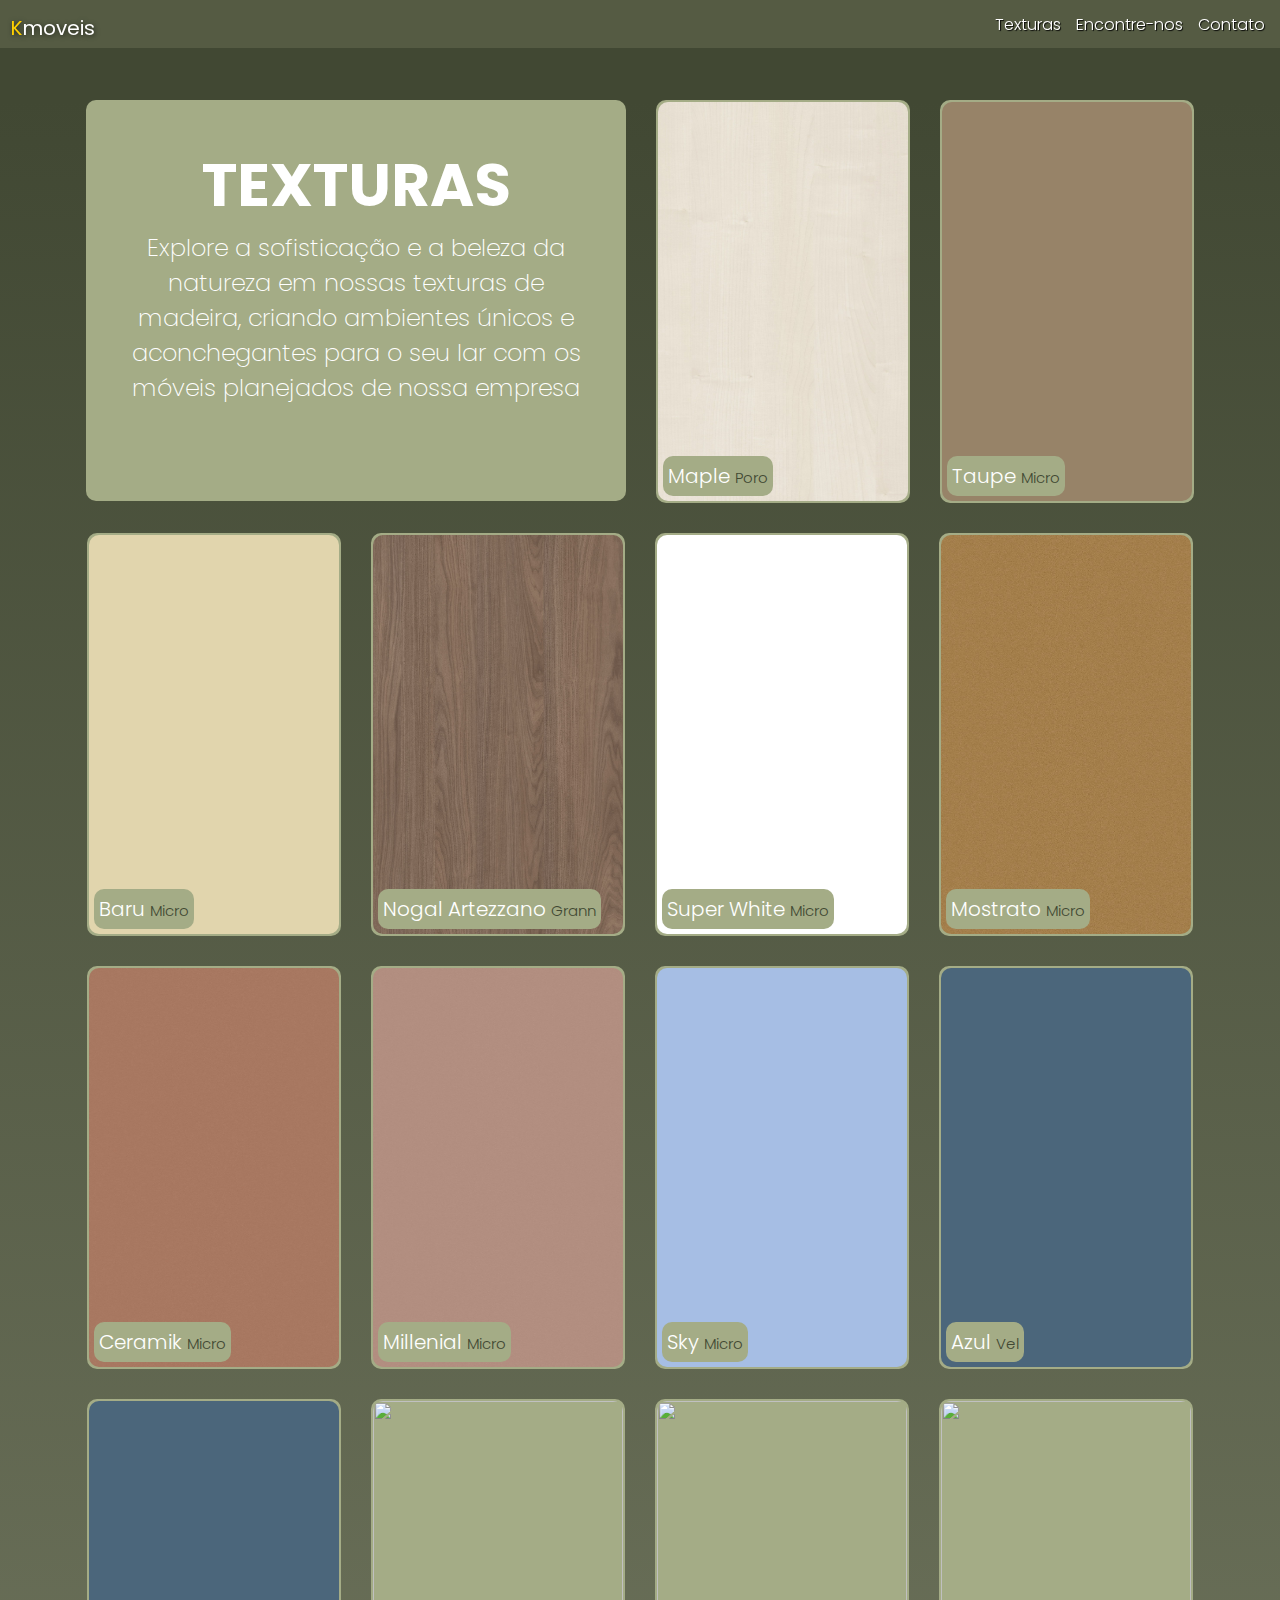
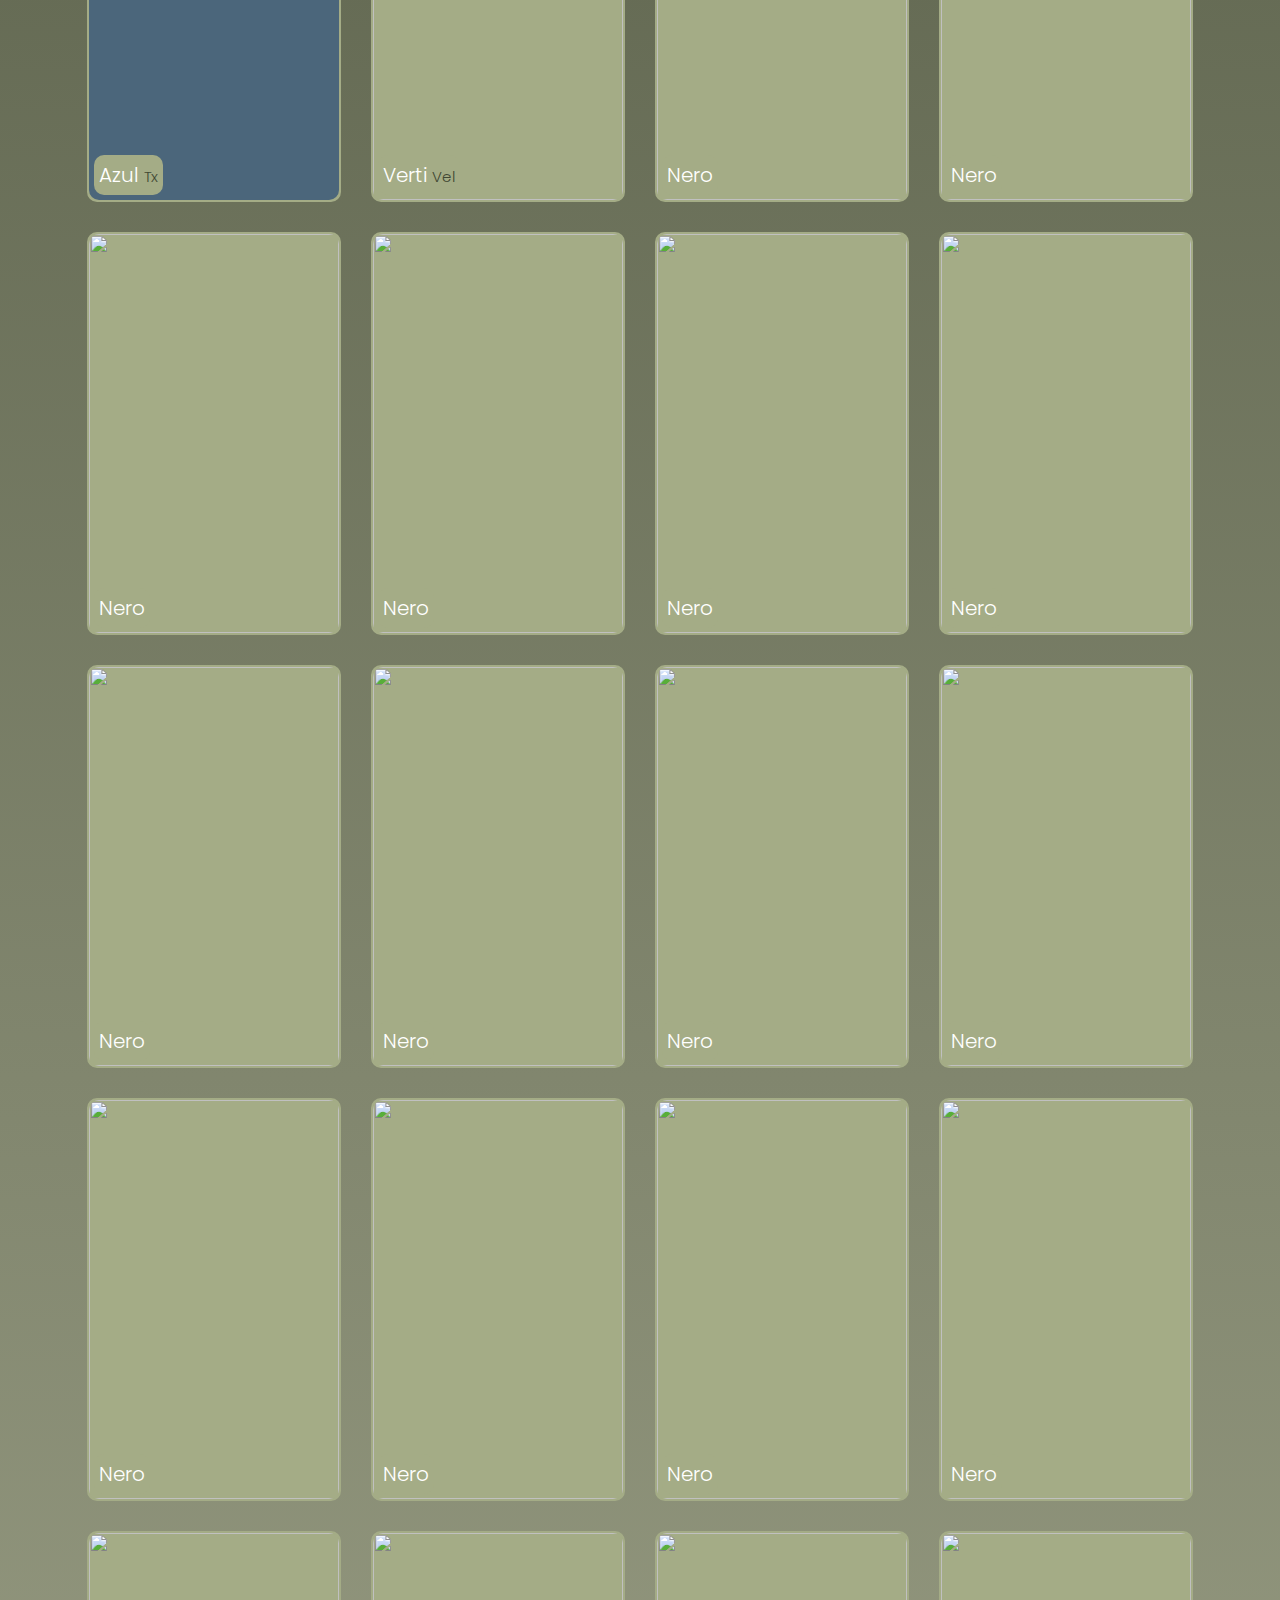
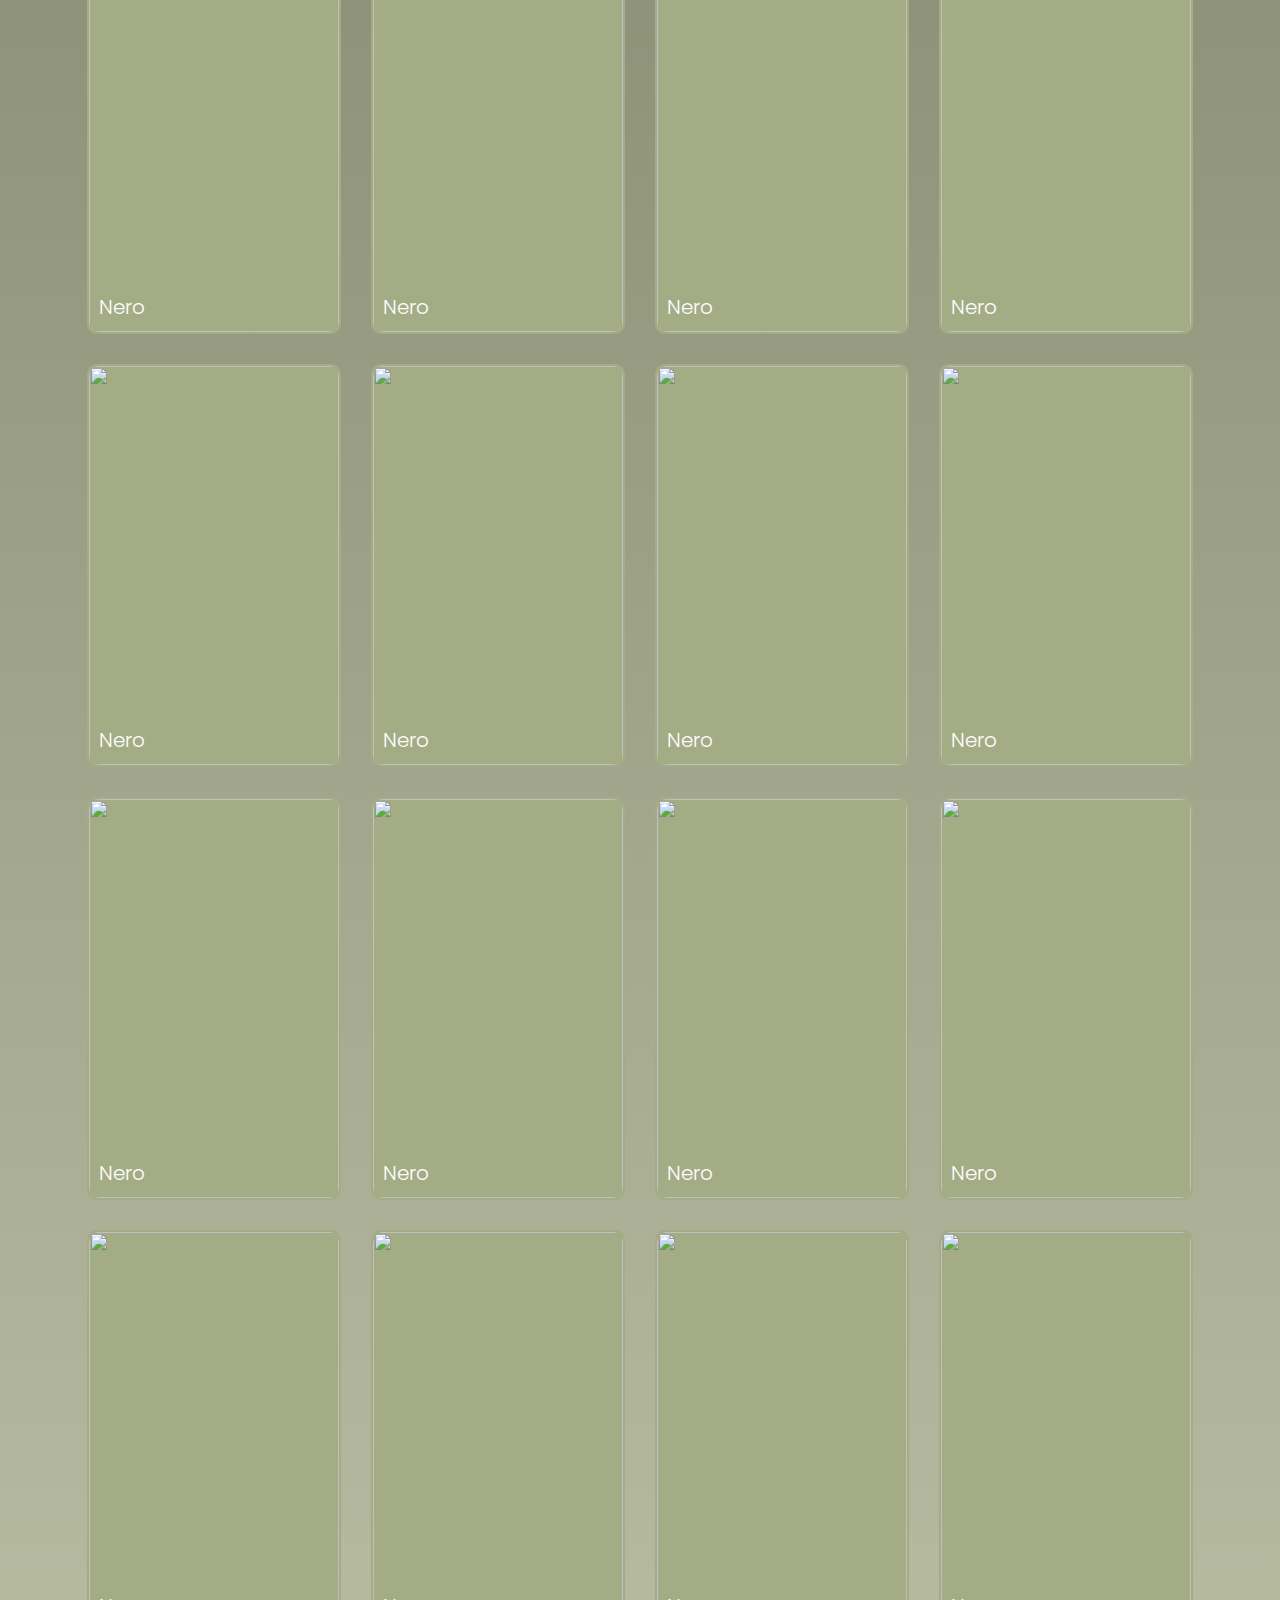
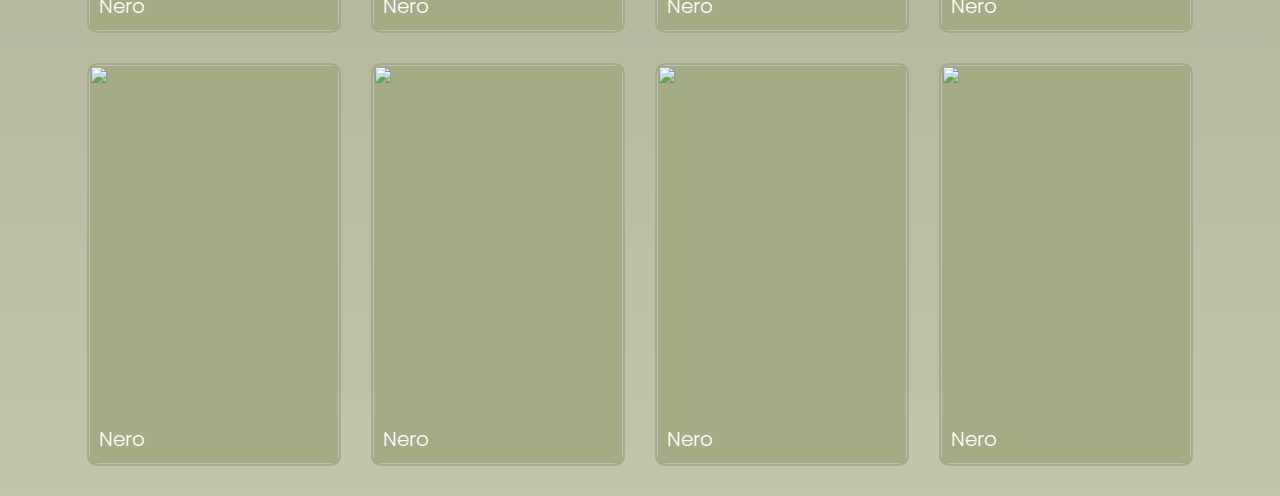
==== index2.html @ 97b0e8d0 "initial commit" ====
<!DOCTYPE html>
<html lang="en">
<head>
    <meta charset="UTF-8">
    <meta name="viewport" content="width=device-width, initial-scale=1.0">
    <title>Texturas</title>
    <link rel="stylesheet" href="src/css/reset.css">
    <link rel="stylesheet" href="src/css/style2.css">
    <link rel="stylesheet" href="src/css/responsive.css">
    <link rel="stylesheet" href="https://cdnjs.cloudflare.com/ajax/libs/font-awesome/5.15.4/css/all.min.css"
        integrity="sha512-1ycn6IcaQQ40/MKBW2W4Rhis/DbILU74C1vSrLJxCq57o941Ym01SwNsOMqvEBFlcgUa6xLiPY/NS5R+E6ztJQ=="
        crossorigin="anonymous" referrerpolicy="no-referrer" />

</head>
<body>
    <header>
        <div class="logo">
            <h1><a href="index.html">Kmoveis</a></h1>


        </div>
        <ul class="menu">
            <li><a href="index2.html">Texturas</a></li>
            <li><a href="#">Encontre-nos</a></li>
            <li><a href="#">Contato</a></li>
        </ul>
    </header>
    
    <section>
    <div class="textures-panel">
        <div class="texture-info">
            <h1>Texturas</h1>
            <h3>Explore a sofisticação e a beleza da natureza em nossas texturas de madeira, criando ambientes únicos e aconchegantes para o seu lar com os móveis planejados de nossa empresa</h3>
        </div>
        <div class="texture-card">
            <picture class="texture">
                <h3>Maple <span class="type"> Poro </span> </h3>
                <img src="./src/css/images/maple_poro_1872fbc001.jpg" alt="">
            </picture>

        </div>
        <div class="texture-card">
            <picture class="texture">
                <h3>Taupe <span class="type"> Micro</span></h3>
                <img src="./src/css/images/TAUPE_f13dc119a5.jpg" alt="">
            </picture>

        </div>
        <div class="texture-card">
            <picture class="texture">
                <h3>Baru <span class="type"> Micro </span></h3>
                <img src="./src/css/images/BARU_fb464549c2.jpg" alt="">
            </picture>

        </div>
        <div class="texture-card">
            <picture class="texture">
                <h3>Nogal Artezzano <span class="type"> Grann </span> </h3>
                <img src="./src/css/images/NOGAL_ARTEZZANO_f32eee6559.jpg" alt="">
            </picture>

        </div>

        <div class="texture-card">
            <picture class="texture">
                <h3>Super White <span class="type"> Micro </span> </h3>
                <img src="./src/css/images/BRANCO_TX_008ae07471.jpg" alt="">
            </picture>

        </div>

        <div class="texture-card">
            <picture class="texture">
                <h3>Mostrato <span class="type"> Micro </span> </h3>
                <img src="./src/css/images/mostrato_micro_af2b1770b7.jpg" alt="">
            </picture>

        </div>

        <div class="texture-card">
            <picture class="texture">
                <h3>Ceramik <span class="type"> Micro </span> </h3>
                <img src="./src/css/images/ceramik_micro_novo_a51141549e.jpg" alt="">
            </picture>

        </div>

        <div class="texture-card">
            <picture class="texture">
                <h3>Millenial <span class="type"> Micro </span></h3>
                <img src="./src/css/images/millennial_micro_dd79ae0b70.jpg" alt="">
            </picture>

        </div>

        <div class="texture-card">
            <picture class="texture">
                <h3>Sky <span class="type"> Micro </span></h3>
                <img src="./src/css/images/sky_vel_ee19d4368d.jpg" alt="">
            </picture>

        </div>

        <div class="texture-card">
            <picture class="texture">
                <h3>Azul <span class="type"> Vel </span></h3>
                <img src="./src/css/images/azul_tx_68bb2af628.jpg" alt="">
            </picture>

        </div>

        <div class="texture-card">
            <picture class="texture">
                <h3>Azul <span class="type"> Tx </span></h3>
                <img src="./src/css/images/azul_tx_68bb2af628.jpg" alt="">
            </picture>

        </div>

        <div class="texture-card">
            <picture class="texture">
                <h3>Verti <span class="type">Vel</span></h3>
                <img src="https://www.berneck.com.br/uploads/nero_ee4755f5de.jpg" alt="">
            </picture>

        </div>

        <div class="texture-card">
            <picture class="texture">
                <h3>Nero </h3>
                <img src="https://www.berneck.com.br/uploads/nero_ee4755f5de.jpg" alt="">
            </picture>

        </div>

        <div class="texture-card">
            <picture class="texture">
                <h3>Nero </h3>
                <img src="https://www.berneck.com.br/uploads/nero_ee4755f5de.jpg" alt="">
            </picture>

        </div>

        <div class="texture-card">
            <picture class="texture">
                <h3>Nero </h3>
                <img src="https://www.berneck.com.br/uploads/nero_ee4755f5de.jpg" alt="">
            </picture>

        </div>

        <div class="texture-card">
            <picture class="texture">
                <h3>Nero </h3>
                <img src="https://www.berneck.com.br/uploads/nero_ee4755f5de.jpg" alt="">
            </picture>

        </div>

        <div class="texture-card">
            <picture class="texture">
                <h3>Nero </h3>
                <img src="https://www.berneck.com.br/uploads/nero_ee4755f5de.jpg" alt="">
            </picture>

        </div>

        <div class="texture-card">
            <picture class="texture">
                <h3>Nero </h3>
                <img src="https://www.berneck.com.br/uploads/nero_ee4755f5de.jpg" alt="">
            </picture>

        </div>

        <div class="texture-card">
            <picture class="texture">
                <h3>Nero </h3>
                <img src="https://www.berneck.com.br/uploads/nero_ee4755f5de.jpg" alt="">
            </picture>

        </div>

        <div class="texture-card">
            <picture class="texture">
                <h3>Nero </h3>
                <img src="https://www.berneck.com.br/uploads/nero_ee4755f5de.jpg" alt="">
            </picture>

        </div>

        <div class="texture-card">
            <picture class="texture">
                <h3>Nero </h3>
                <img src="https://www.berneck.com.br/uploads/nero_ee4755f5de.jpg" alt="">
            </picture>

        </div>

        <div class="texture-card">
            <picture class="texture">
                <h3>Nero </h3>
                <img src="https://www.berneck.com.br/uploads/nero_ee4755f5de.jpg" alt="">
            </picture>

        </div>

        <div class="texture-card">
            <picture class="texture">
                <h3>Nero </h3>
                <img src="https://www.berneck.com.br/uploads/nero_ee4755f5de.jpg" alt="">
            </picture>

        </div>

        <div class="texture-card">
            <picture class="texture">
                <h3>Nero </h3>
                <img src="https://www.berneck.com.br/uploads/nero_ee4755f5de.jpg" alt="">
            </picture>

        </div>

        <div class="texture-card">
            <picture class="texture">
                <h3>Nero </h3>
                <img src="https://www.berneck.com.br/uploads/nero_ee4755f5de.jpg" alt="">
            </picture>

        </div>

        <div class="texture-card">
            <picture class="texture">
                <h3>Nero </h3>
                <img src="https://www.berneck.com.br/uploads/nero_ee4755f5de.jpg" alt="">
            </picture>

        </div>

        <div class="texture-card">
            <picture class="texture">
                <h3>Nero </h3>
                <img src="https://www.berneck.com.br/uploads/nero_ee4755f5de.jpg" alt="">
            </picture>

        </div>

        <div class="texture-card">
            <picture class="texture">
                <h3>Nero </h3>
                <img src="https://www.berneck.com.br/uploads/nero_ee4755f5de.jpg" alt="">
            </picture>

        </div>

        <div class="texture-card">
            <picture class="texture">
                <h3>Nero </h3>
                <img src="https://www.berneck.com.br/uploads/nero_ee4755f5de.jpg" alt="">
            </picture>

        </div>

        <div class="texture-card">
            <picture class="texture">
                <h3>Nero </h3>
                <img src="https://www.berneck.com.br/uploads/nero_ee4755f5de.jpg" alt="">
            </picture>

        </div>

        <div class="texture-card">
            <picture class="texture">
                <h3>Nero </h3>
                <img src="https://www.berneck.com.br/uploads/nero_ee4755f5de.jpg" alt="">
            </picture>

        </div>

        <div class="texture-card">
            <picture class="texture">
                <h3>Nero </h3>
                <img src="https://www.berneck.com.br/uploads/nero_ee4755f5de.jpg" alt="">
            </picture>

        </div>

        <div class="texture-card">
            <picture class="texture">
                <h3>Nero </h3>
                <img src="https://www.berneck.com.br/uploads/nero_ee4755f5de.jpg" alt="">
            </picture>

        </div>

        <div class="texture-card">
            <picture class="texture">
                <h3>Nero </h3>
                <img src="https://www.berneck.com.br/uploads/nero_ee4755f5de.jpg" alt="">
            </picture>

        </div>

        <div class="texture-card">
            <picture class="texture">
                <h3>Nero </h3>
                <img src="https://www.berneck.com.br/uploads/nero_ee4755f5de.jpg" alt="">
            </picture>

        </div>

        <div class="texture-card">
            <picture class="texture">
                <h3>Nero </h3>
                <img src="https://www.berneck.com.br/uploads/nero_ee4755f5de.jpg" alt="">
            </picture>

        </div>

        <div class="texture-card">
            <picture class="texture">
                <h3>Nero </h3>
                <img src="https://www.berneck.com.br/uploads/nero_ee4755f5de.jpg" alt="">
            </picture>

        </div>

        <div class="texture-card">
            <picture class="texture">
                <h3>Nero </h3>
                <img src="https://www.berneck.com.br/uploads/nero_ee4755f5de.jpg" alt="">
            </picture>

        </div>

        <div class="texture-card">
            <picture class="texture">
                <h3>Nero </h3>
                <img src="https://www.berneck.com.br/uploads/nero_ee4755f5de.jpg" alt="">
            </picture>

        </div>

        <div class="texture-card">
            <picture class="texture">
                <h3>Nero </h3>
                <img src="https://www.berneck.com.br/uploads/nero_ee4755f5de.jpg" alt="">
            </picture>

        </div>

        <div class="texture-card">
            <picture class="texture">
                <h3>Nero </h3>
                <img src="https://www.berneck.com.br/uploads/nero_ee4755f5de.jpg" alt="">
            </picture>

        </div>

        <div class="texture-card">
            <picture class="texture">
                <h3>Nero </h3>
                <img src="https://www.berneck.com.br/uploads/nero_ee4755f5de.jpg" alt="">
            </picture>

        </div>

        <div class="texture-card">
            <picture class="texture">
                <h3>Nero </h3>
                <img src="https://www.berneck.com.br/uploads/nero_ee4755f5de.jpg" alt="">
            </picture>

        </div>

        <div class="texture-card">
            <picture class="texture">
                <h3>Nero </h3>
                <img src="https://www.berneck.com.br/uploads/nero_ee4755f5de.jpg" alt="">
            </picture>

        </div>

        <div class="texture-card">
            <picture class="texture">
                <h3>Nero </h3>
                <img src="https://www.berneck.com.br/uploads/nero_ee4755f5de.jpg" alt="">
            </picture>

        </div>

        <div class="texture-card">
            <picture class="texture">
                <h3>Nero </h3>
                <img src="https://www.berneck.com.br/uploads/nero_ee4755f5de.jpg" alt="">
            </picture>

        </div>
        

       
        </div>
    </div>
</section>
</body>
</html>
---- src/css/style2.css ----
@import url('https://fonts.googleapis.com/css2?family=Poppins:wght@100;300;400;500;600;700;800;900&display=swap');

html {
    font-family: 'Poppins', sans-serif;
}

body {
    background-color: #414833;
}

main {
    height: 100vh;


}


header {
    position: fixed;
    backdrop-filter: blur(8px);
    top: 0;
    width: 100%;
    display: flex;
    flex-direction: row;
    justify-content: space-between;
    align-items: center;
    z-index: 10;
    background-color: rgba(164, 172, 134, 0.2);

}

header .logo a {
    text-decoration: none;
    color: rgb(255, 255, 255);
    font-weight: 400;
    font-size: 20px;
    margin-left: 10px;
    text-shadow: 1px 1px 5px rgba(0, 0, 0, 0.6);
}

header .logo {

    align-items: center;
    gap: 5px;
}

header .logo .fas {
    font-size: 10px;
    color: #bb740a;
}

header .logo::first-letter {
    color: rgb(255, 208, 0);
}

header .menu {
    align-items: center;
    display: flex;
    gap: 5px;
    margin-right: 10px;

}

header .menu li {
    list-style: none;
    padding: 5px;
    transition: 0.5s background-color ease-in-out;
    border-radius: 10px;
    transition: 1s padding ease-in-out;
}

header .menu li a {
    text-decoration: none;
    color: rgb(255, 255, 255);
    font-weight: 300;

    text-shadow: 1px 1px 1px rgba(0, 0, 0, 0.9);

}

header .menu li:hover {
    color: black;
    background-color: white;
    padding-left: 20px;
    padding-right: 20px;
    text-align: center;
}

header .menu li a:hover {
    text-shadow: 1px 1px 1px rgba(0, 0, 0, 0);

}

header ul li:last-child:hover {
    color: black;
    background-color: white;
    padding-left: 20px;
    padding-right: 20px;
    text-align: center;
}

header ul li:hover a {
    color: black;
    text-shadow: 1px 1px 1px rgba(0, 0, 0, 0);
}

.textures-panel {
    margin-top: 100px;
    background: linear-gradient(0deg, #c2c5aa 0%, #414833 100%);
    width: 100%;
    height: 100%;
    display: flex;
    flex-wrap: wrap;
    gap: 30px;
    justify-content: center;
    padding-bottom: 30px;

}

.texture-info {
    color: rgb(255, 255, 255);
    width: 540px;
    min-width: 400px;
    height: 401px;
    display: flex;
    flex-direction: column;
    justify-content: center;
    text-align: center;

}

.texture-info h1 {
    font-size: 60px;
    text-transform: uppercase;
    text-align: center;
    background-color: #a4ac86;
    border-top-right-radius: 10px;
    border-top-left-radius: 10px;
    padding: 40px 0px 0px 0px;
    
}


.texture-info h3 {
    font-size: 24px;
    font-weight: 200;
    background-color: #a4ac86;
    border-bottom-left-radius: 10px;
    border-bottom-right-radius: 10px;
    padding: 0px 30px 40px 30px;
      height: 250px;
}

.texture-card {
    border: 2px solid #a4ac86;
    width: 250px;
    height: 399px;
    border-radius: 10px;
    display: flex;
    justify-content: center;
    transition: 0.5s ease-in-out;
    flex-direction: column;
    background-color: #a4ac86;
    
}

.texture {

    border-radius: 10px;
    height: 100%;
    width: 100%;
   
    position: relative;
}

.texture img {

    border-radius: 10px;
    width: 250px;
    height: 399px;
    object-fit: fill;
    transition: 0.6s ease-in-out;
   
}



.texture h3 {

    font-weight: 300;
    font-size: 20px;
    color: rgb(255, 255, 255);
    position: absolute;
    bottom: 5px;
    left: 5px;
    transition: 0.5s ease-in-out;
    background-color: #a4ac86;
    padding: 5px;
    border-radius: 10px;
    max-width: 250px;
}

.texture .type {
    color: #414833;
    font-weight: 300;
    font-size: 15px;
    
}

.texture-card:hover {
    transform: scale(1.1);

    .texture h3 {
        text-shadow: 3px 3px 0px rgba(0, 0, 0, 0.2);
        font-size: 20px;
        position: absolute;
        bottom: 5px;
    }


}
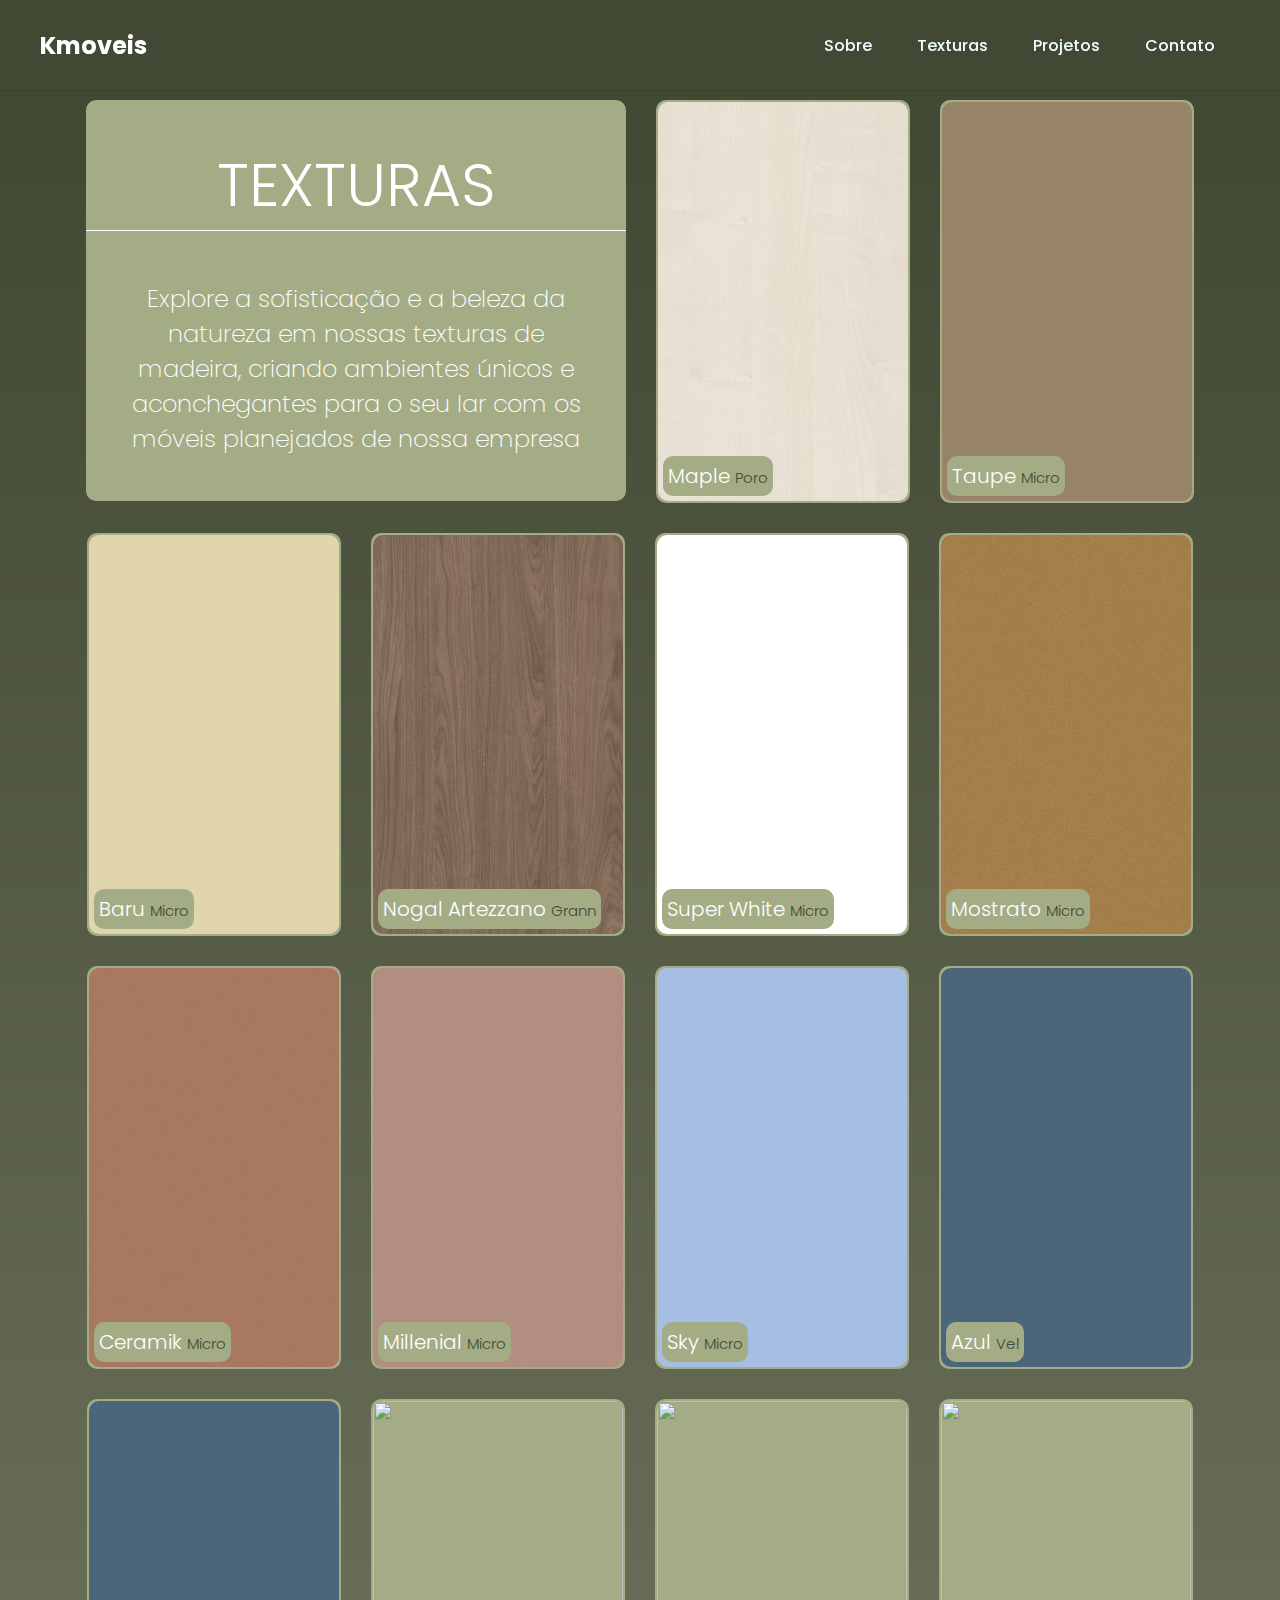
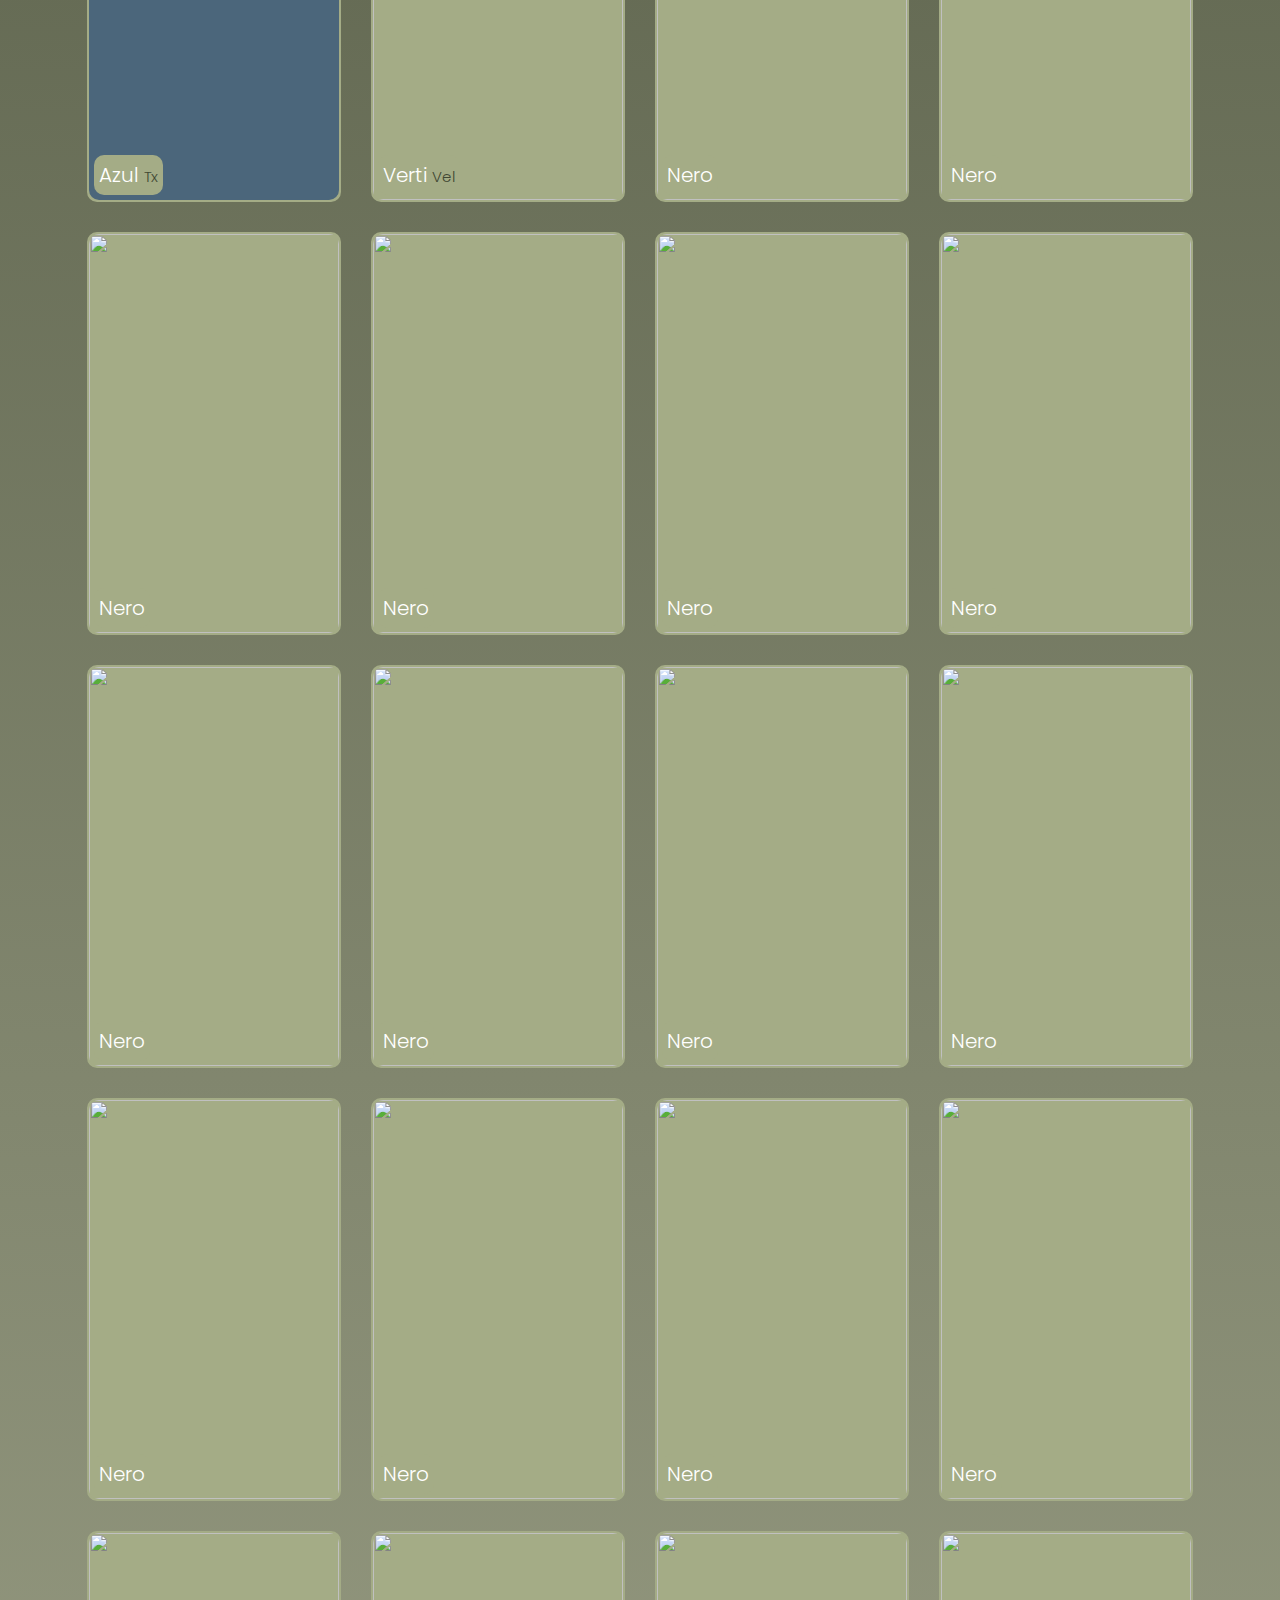
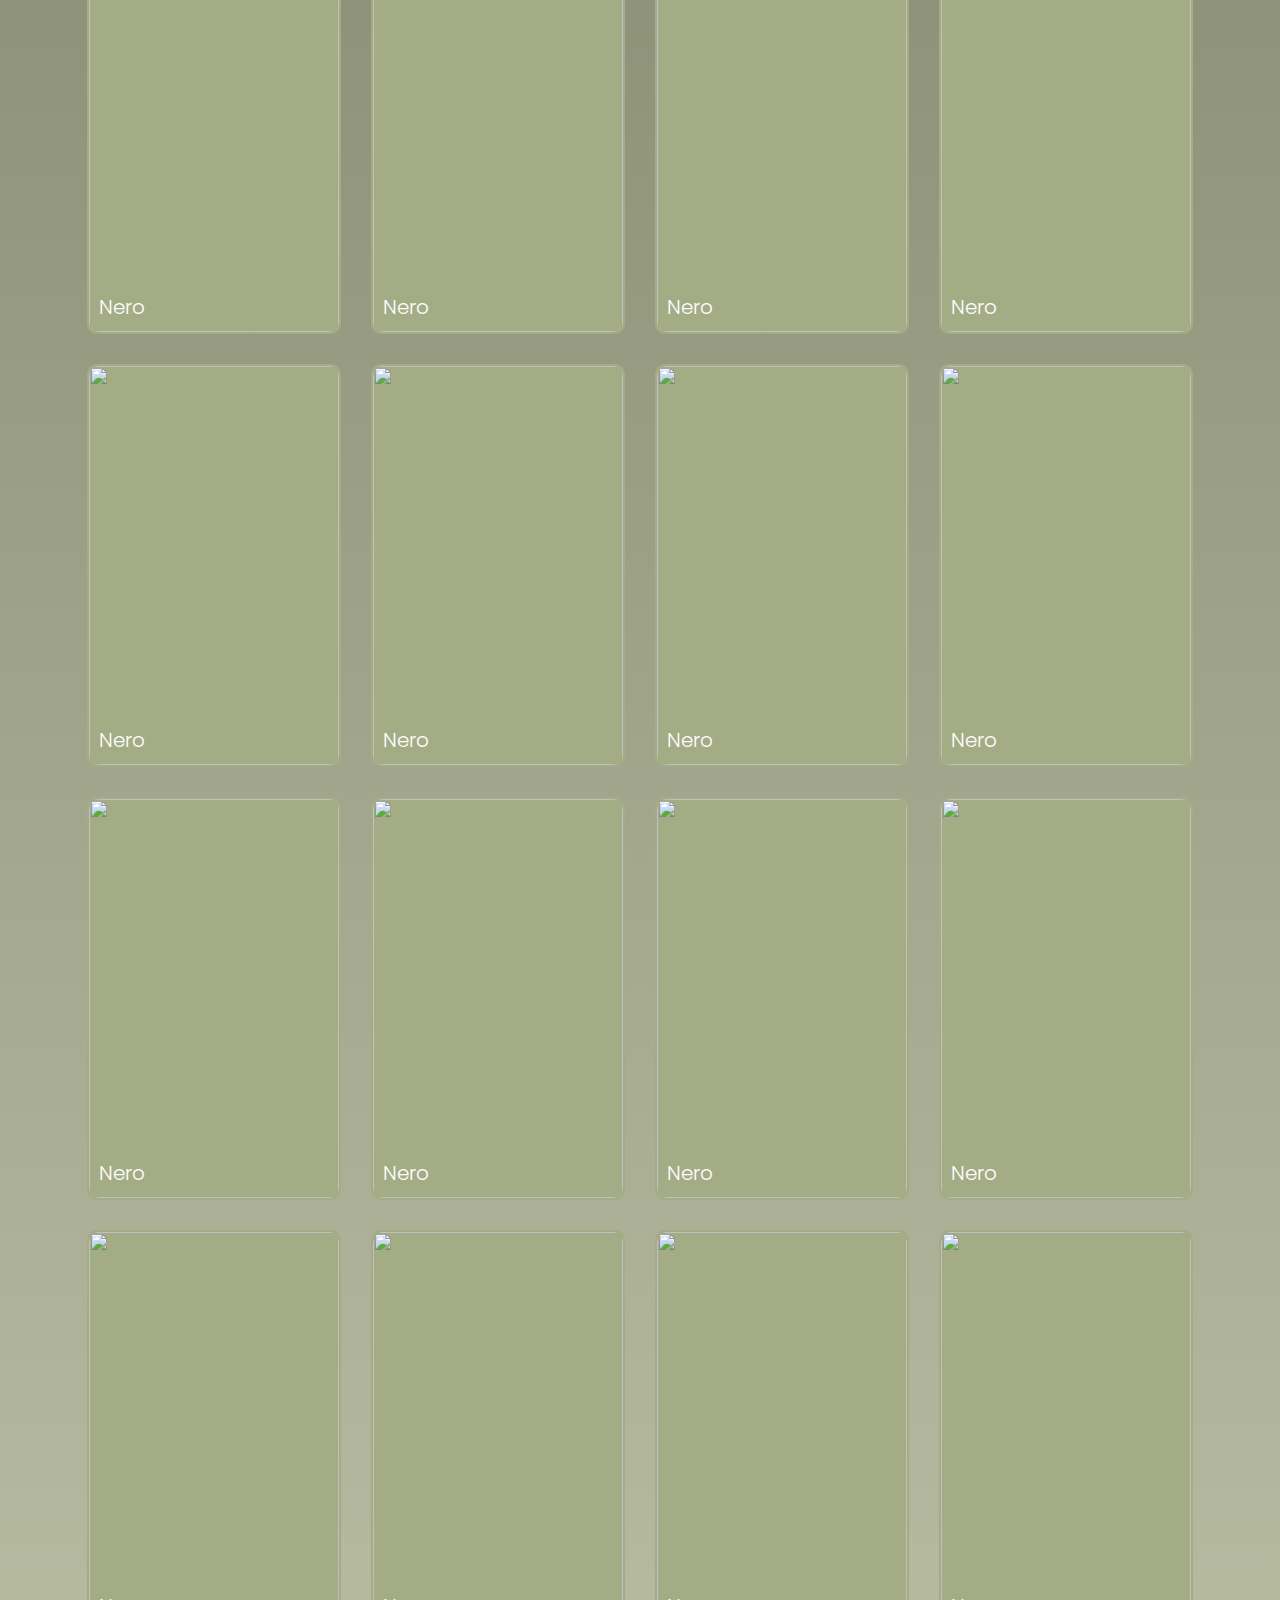
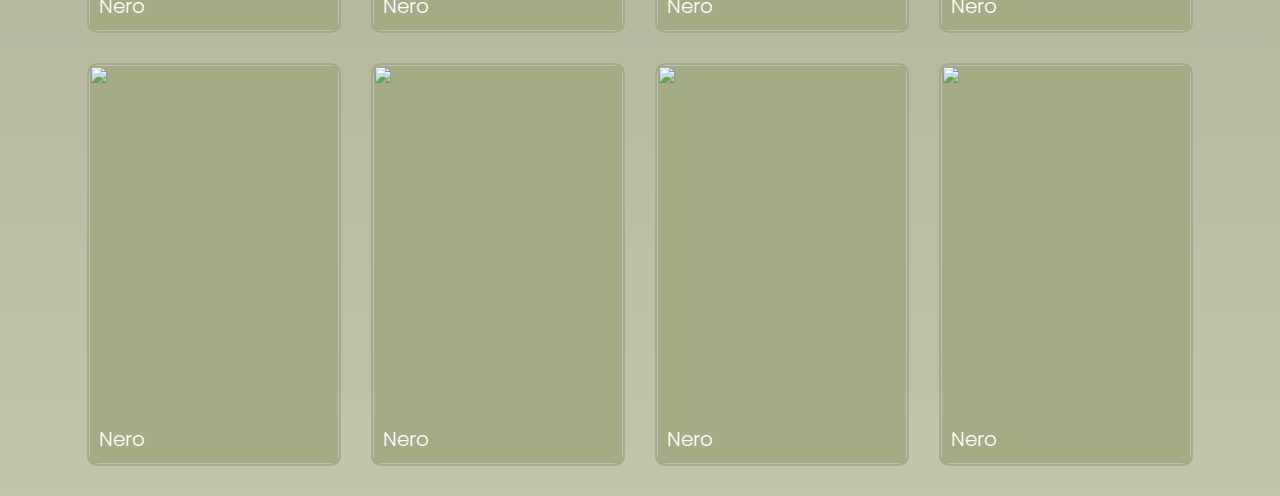
==== commit 50edad86: "Header chnges, hamburguer menu" ====
--- a/index2.html
+++ b/index2.html
@@ -10,20 +10,33 @@
     <link rel="stylesheet" href="https://cdnjs.cloudflare.com/ajax/libs/font-awesome/5.15.4/css/all.min.css"
         integrity="sha512-1ycn6IcaQQ40/MKBW2W4Rhis/DbILU74C1vSrLJxCq57o941Ym01SwNsOMqvEBFlcgUa6xLiPY/NS5R+E6ztJQ=="
         crossorigin="anonymous" referrerpolicy="no-referrer" />
+        <link rel="stylesheet" href="src/css/menu.css">
 
 </head>
 <body>
-    <header>
-        <div class="logo">
-            <h1><a href="index.html">Kmoveis</a></h1>
-
-
-        </div>
-        <ul class="menu">
-            <li><a href="index2.html">Texturas</a></li>
-            <li><a href="#">Encontre-nos</a></li>
-            <li><a href="#">Contato</a></li>
-        </ul>
+    <header class="header">
+        <div class="header-container">
+            <a href="/">
+                <h1>Kmoveis</h1>
+            </a>
+
+            <nav>
+                <input type="checkbox" id="menu-hamburger">
+                <label for="menu-hamburger">
+                    <div class="menu">
+                        <span class="hamburguer"></span>
+                    </div>
+                </label>
+
+
+                <ul>
+                    <li><a href="#about">Sobre</a></li>
+                    <li class="texture"><a href="index2.html">Texturas</a></li>
+                    <li><a href="#projects">Projetos</a></li>
+                    <li><a href="#contact">Contato</a></li>
+                </ul>
+            </nav>
+        </div>
     </header>
     
     <section>
--- a/src/css/style2.css
+++ b/src/css/style2.css
@@ -15,93 +15,36 @@
 }
 
 
-header {
+.header{
+    border-bottom: 1px solid rgba(0, 0, 0, 0.1);
     position: fixed;
+    width: 100%;
+    z-index: 1;
     backdrop-filter: blur(8px);
     top: 0;
-    width: 100%;
-    display: flex;
-    flex-direction: row;
-    justify-content: space-between;
-    align-items: center;
-    z-index: 10;
-    background-color: rgba(164, 172, 134, 0.2);
 
 }
 
-header .logo a {
-    text-decoration: none;
-    color: rgb(255, 255, 255);
-    font-weight: 400;
-    font-size: 20px;
-    margin-left: 10px;
-    text-shadow: 1px 1px 5px rgba(0, 0, 0, 0.6);
+.header .header-container{
+    display: flex;
+    padding: 20px 40px;
+    justify-content: space-between;
+    align-items: center;
+    min-height: 50px; 
+    
+    
 }
 
-header .logo {
-
-    align-items: center;
-    gap: 5px;
+.header h1{
+    color: white;
+    font-size: 1.5rem;
+    font-weight: 700;
+    transition: 0.3s;
+    
 }
 
-header .logo .fas {
-    font-size: 10px;
-    color: #bb740a;
-}
-
-header .logo::first-letter {
-    color: rgb(255, 208, 0);
-}
-
-header .menu {
-    align-items: center;
-    display: flex;
-    gap: 5px;
-    margin-right: 10px;
-
-}
-
-header .menu li {
-    list-style: none;
-    padding: 5px;
-    transition: 0.5s background-color ease-in-out;
-    border-radius: 10px;
-    transition: 1s padding ease-in-out;
-}
-
-header .menu li a {
-    text-decoration: none;
-    color: rgb(255, 255, 255);
-    font-weight: 300;
-
-    text-shadow: 1px 1px 1px rgba(0, 0, 0, 0.9);
-
-}
-
-header .menu li:hover {
-    color: black;
-    background-color: white;
-    padding-left: 20px;
-    padding-right: 20px;
-    text-align: center;
-}
-
-header .menu li a:hover {
-    text-shadow: 1px 1px 1px rgba(0, 0, 0, 0);
-
-}
-
-header ul li:last-child:hover {
-    color: black;
-    background-color: white;
-    padding-left: 20px;
-    padding-right: 20px;
-    text-align: center;
-}
-
-header ul li:hover a {
-    color: black;
-    text-shadow: 1px 1px 1px rgba(0, 0, 0, 0);
+.header a:hover h1{
+    color: #a4ac86;
 }
 
 .textures-panel {
@@ -133,6 +76,7 @@
     font-size: 60px;
     text-transform: uppercase;
     text-align: center;
+    border-bottom: 1px solid white;
     background-color: #a4ac86;
     border-top-right-radius: 10px;
     border-top-left-radius: 10px;
@@ -147,7 +91,7 @@
     background-color: #a4ac86;
     border-bottom-left-radius: 10px;
     border-bottom-right-radius: 10px;
-    padding: 0px 30px 40px 30px;
+    padding: 50px 30px 40px 30px;
       height: 250px;
 }
 
--- a/src/css/menu.css
+++ b/src/css/menu.css
@@ -0,0 +1,119 @@
+.header nav ul{
+    display: flex;
+    
+}
+
+.header nav ul li a{
+    font-size: 1rem;
+    font-weight: 500;
+    padding: 10px 20px;
+    border-radius: 50px;
+    margin-right: 5px;
+    transition: 0.3s;
+    color: azure;
+}
+
+.header nav ul li a:hover{
+    color: white;
+    background-color: #a4ac86;
+}
+
+.header .menu{
+    display: none;
+    width: 60px;
+    height: 60px;
+    align-self: flex-end;
+  
+}
+
+.header nav label{
+    display: flex;
+    flex-direction: column;
+}
+
+.header .menu:hover{
+    cursor: pointer;
+}
+
+.header .hamburguer{
+background-color: #ffffff;
+position: relative;
+display: block;
+width: 30px;
+height: 2px;
+top: 15px;
+left: 15px;
+transition: 0.5s ease-in-out;
+}
+
+.header .hamburguer::before,
+.header .hamburguer::after{
+    background-color: #ffffff;
+    content: "";
+    display: block;
+    width: 100%;
+    height: 100%;
+    position: absolute;
+    transition: 0.2s ease-in-out;
+}
+
+.header .hamburguer::before{
+    top: -10px;
+}
+
+.header .hamburguer::after{
+    bottom: -10px;
+}
+
+.header input{
+    display: none;
+} 
+
+.header input:checked ~ label .hamburguer{
+transform:  rotate(45deg);
+}
+
+.header input:checked ~ label .hamburguer::before{
+    transform: rotate(90deg);
+    top: 0;
+}
+.header input:checked ~ label .hamburguer::after{
+    transform: rotate(90deg);
+    bottom: 0;
+}
+
+@media (max-width: 900px){
+    .header .menu{
+        display: block;
+    }
+    .header nav ul{
+        display: none ;
+    }
+
+    .header input:checked ~ ul{
+        display: block;
+    }
+
+    .header nav{
+        position: absolute;
+        top: 30px;
+        right: 20px;
+        z-index: 1;
+        
+    }
+
+    .header nav ul{
+        width: 200px;
+        backdrop-filter: blur(20px);
+        padding: 20px;
+        background-color: rgba(0, 0, 0, 0.5);
+    }
+
+    .header nav ul a{
+        text-align: center;
+        padding: 20px;
+        display: block;
+        margin-top: 5px;
+    }
+
+}